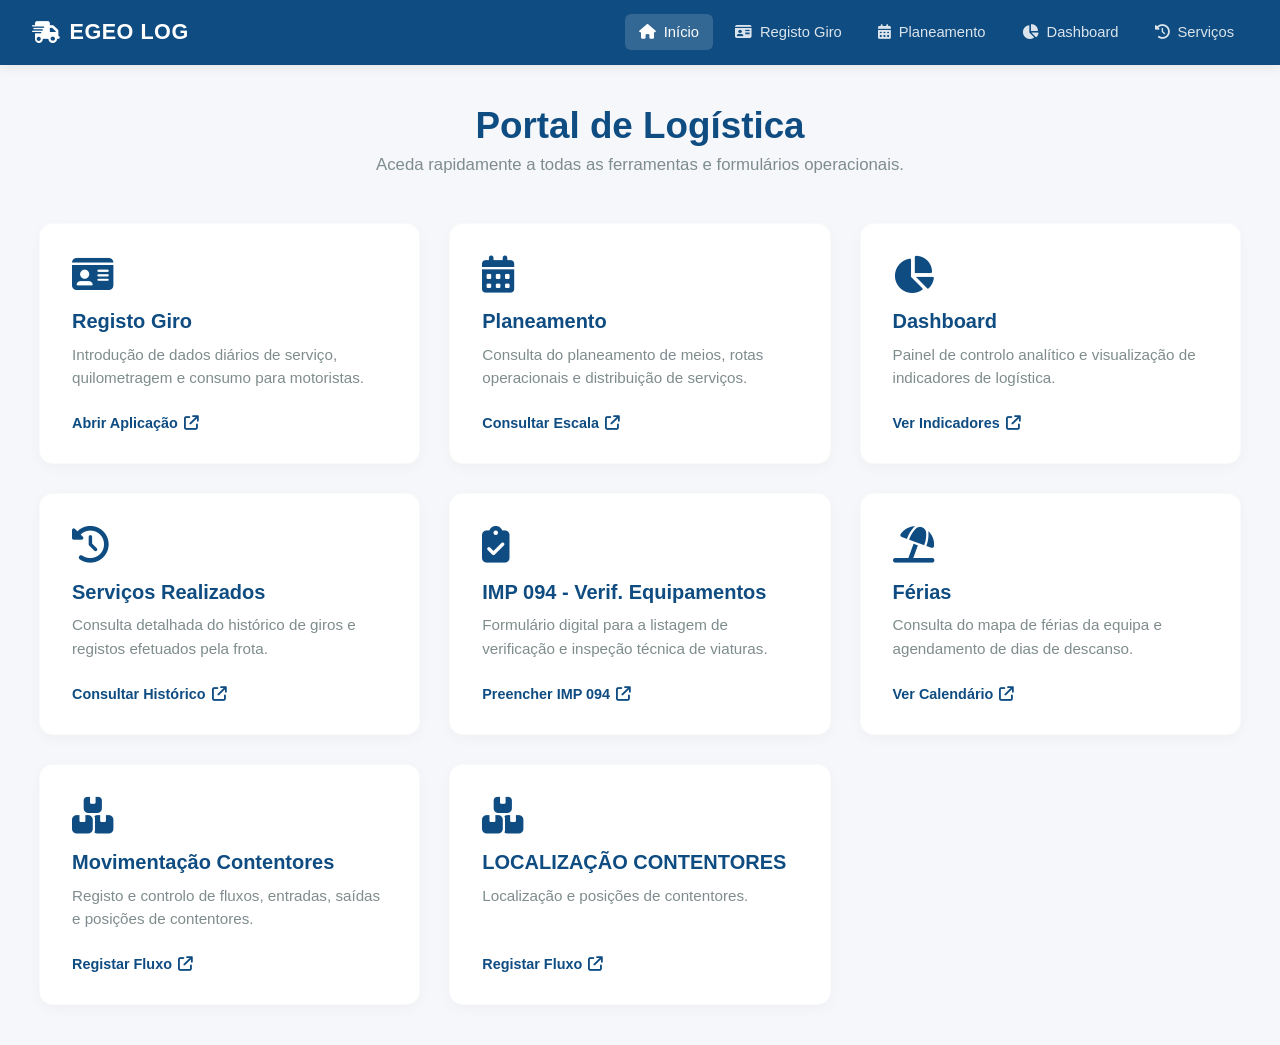
==== index.html @ ed9f95f7 "Add container location section to index.html" ====
<!DOCTYPE html>
<html lang="pt">
<head>
    <meta charset="UTF-8">
    <meta name="viewport" content="width=device-width, initial-scale=1.0">
    <title>EGEO Logística - Portal</title>
    <link rel="stylesheet" href="css/style.css">
    <!-- Ícones modernos (FontAwesome) -->
    <link rel="stylesheet" href="https://cdnjs.cloudflare.com/ajax/libs/font-awesome/6.4.0/css/all.min.css">
</head>
<body>

    <!-- Barra de Navegação Superior -->
    <header class="navbar">
        <div class="logo">
            <i class="fa-solid fa-truck-fast"></i> <span>EGEO LOG</span>
        </div>
        <button class="menu-toggle" id="mobile-menu" aria-label="Abrir Menu">
            <span class="bar"></span>
            <span class="bar"></span>
            <span class="bar"></span>
        </button>
        <nav class="nav-links" id="nav-links">
            <a href="index.html" class="active"><i class="fa-solid fa-house"></i> Início</a>
            <a href="https://script.google.com/macros/s/AKfycbyLQzzTlHEViQP5X2bYWOnzIhwxqU705R1dmaAK81Zvnnj3vsTiNvL80Lgo9dGkFwEz/exec" target="_blank" rel="noopener noreferrer"><i class="fa-solid fa-id-card"></i> Registo Giro</a>
            <a href="https://lfrancisco1976.github.io/planeamento_meios_egeo/view2.html" target="_blank" rel="noopener noreferrer"><i class="fa-solid fa-calendar-days"></i> Planeamento</a>
            <a href="https://lfrancisco1976.github.io/SITE_LOGISTICA_CHAMUSCA/dashboard.html" target="_blank" rel="noopener noreferrer"><i class="fa-solid fa-chart-pie"></i> Dashboard</a>
            <a href="https://lfrancisco1976.github.io/consultagiros26" target="_blank" rel="noopener noreferrer"><i class="fa-solid fa-clock-rotate-left"></i> Serviços</a>
        </nav>
    </header>

    <!-- Conteúdo Principal -->
    <main class="container">
        <section class="hero">
            <h1>Portal de Logística</h1>
            <p>Aceda rapidamente a todas as ferramentas e formulários operacionais.</p>
        </section>

        <!-- Grid de Cartões Modernos (Responsivo) -->
        <div class="grid-links">
            
            <!-- REGISTO GIRO -->
            <a href="https://script.google.com/macros/s/AKfycbyLQzzTlHEViQP5X2bYWOnzIhwxqU705R1dmaAK81Zvnnj3vsTiNvL80Lgo9dGkFwEz/exec" target="_blank" rel="noopener noreferrer" class="card">
                <i class="fa-solid fa-id-card icon"></i>
                <h3>Registo Giro</h3>
                <p>Introdução de dados diários de serviço, quilometragem e consumo para motoristas.</p>
                <span class="btn-ver">Abrir Aplicação <i class="fa-solid fa-arrow-up-right-from-square"></i></span>
            </a>
            
            <!-- PLANEAMENTO -->
            <a href="https://lfrancisco1976.github.io/planeamento_meios_egeo/view2.html" target="_blank" rel="noopener noreferrer" class="card">
                <i class="fa-solid fa-calendar-days icon"></i>
                <h3>Planeamento</h3>
                <p>Consulta do planeamento de meios, rotas operacionais e distribuição de serviços.</p>
                <span class="btn-ver">Consultar Escala <i class="fa-solid fa-arrow-up-right-from-square"></i></span>
            </a>

            <!-- DASHBOARD -->
            <a href="https://lfrancisco1976.github.io/SITE_LOGISTICA_CHAMUSCA/dashboard.html" target="_blank" rel="noopener noreferrer" class="card">
                <i class="fa-solid fa-chart-pie icon"></i>
                <h3>Dashboard</h3>
                <p>Painel de controlo analítico e visualização de indicadores de logística.</p>
                <span class="btn-ver">Ver Indicadores <i class="fa-solid fa-arrow-up-right-from-square"></i></span>
            </a>

            <!-- SERVIÇOS REALIZADOS -->
            <a href="https://lfrancisco1976.github.io/consultagiros26" target="_blank" rel="noopener noreferrer" class="card">
                <i class="fa-solid fa-clock-rotate-left icon"></i>
                <h3>Serviços Realizados</h3>
                <p>Consulta detalhada do histórico de giros e registos efetuados pela frota.</p>
                <span class="btn-ver">Consultar Histórico <i class="fa-solid fa-arrow-up-right-from-square"></i></span>
            </a>

            <!-- IMP 094 - VERIF. EQUIPAMENTOS -->
            <a href="https://script.google.com/macros/s/AKfycbyaoGx_xUvnFi4rLAtbYSLjI2D2vB3oUbISHwLkFXqv55hNpqbGWpo7GFK8EmeCEm3E/exec" target="_blank" rel="noopener noreferrer" class="card">
                <i class="fa-solid fa-clipboard-check icon"></i>
                <h3>IMP 094 - Verif. Equipamentos</h3>
                <p>Formulário digital para a listagem de verificação e inspeção técnica de viaturas.</p>
                <span class="btn-ver">Preencher IMP 094 <i class="fa-solid fa-arrow-up-right-from-square"></i></span>
            </a>

            <!-- FÉRIAS -->
            <a href="https://lfrancisco1976.github.io/SITE_LOGISTICA_CHAMUSCA/ferias.html" target="_blank" rel="noopener noreferrer" class="card">
                <i class="fa-solid fa-umbrella-beach icon"></i>
                <h3>Férias</h3>
                <p>Consulta do mapa de férias da equipa e agendamento de dias de descanso.</p>
                <span class="btn-ver">Ver Calendário <i class="fa-solid fa-arrow-up-right-from-square"></i></span>
            </a>

            <!-- MOVIMENTAÇÃO CONTENTORES -->
            <a href="https://script.google.com/macros/s/AKfycbyzcvLDalgpEESUaE1n1zpYCq2zsQGUZbgHaI4SN3OQSx42huh8IptspptJ2s0P632d/exec" target="_blank" rel="noopener noreferrer" class="card">
                <i class="fa-solid fa-boxes-stacked icon"></i>
                <h3>Movimentação Contentores</h3>
                <p>Registo e controlo de fluxos, entradas, saídas e posições de contentores.</p>
                <span class="btn-ver">Registar Fluxo <i class="fa-solid fa-arrow-up-right-from-square"></i></span>
            </a>

            <!-- LOCALIZAÇÃO CONTENTORES -->
            <a href="https://script.google.com/macros/s/AKfycbyzcvLDalgpEESUaE1n1zpYCq2zsQGUZbgHaI4SN3OQSx42huh8IptspptJ2s0P632d/exec?page=dashboard" target="_blank" rel="noopener noreferrer" class="card">
                <i class="fa-solid fa-boxes-stacked icon"></i>
                <h3>LOCALIZAÇÃO CONTENTORES</h3>
                <p>Localização e posições de contentores.</p>
                <span class="btn-ver">Registar Fluxo <i class="fa-solid fa-arrow-up-right-from-square"></i></span>
            </a>

        </div>
    </main>

    <script src="js/main.js"></script>
</body>
</html>
---- css/style.css ----
/* Definição de Cores Modernas */
:root {
    --bg-color: #f5f7fa;
    --card-bg: #ffffff;
    --primary: #0f4c81;     /* Azul Corporativo Escuro */
    --accent: #00b0ff;      /* Azul Claro Elétrico para efeitos */
    --btn-hover: #2ecc71;   /* Verde para indicar ação concluída */
    --text-main: #2c3e50;
    --text-muted: #7f8c8d;
    --transition: all 0.25s ease-in-out;
}

* {
    margin: 0;
    padding: 0;
    box-sizing: border-box;
    font-family: 'Segoe UI', -apple-system, BlinkMacSystemFont, Roboto, sans-serif;
}

body {
    background-color: var(--bg-color);
    color: var(--text-main);
    -webkit-tap-highlight-color: transparent;
}

/* Navbar Fluida */
.navbar {
    display: flex;
    justify-content: space-between;
    align-items: center;
    background-color: var(--primary);
    padding: 0.9rem 2rem;
    position: sticky;
    top: 0;
    z-index: 1000;
    box-shadow: 0 2px 12px rgba(0,0,0,0.08);
}

.navbar .logo {
    color: #fff;
    font-size: 1.35rem;
    font-weight: 700;
    display: flex;
    align-items: center;
    gap: 10px;
    letter-spacing: 0.5px;
}

.nav-links {
    display: flex;
    gap: 8px;
}

.nav-links a {
    color: rgba(255, 255, 255, 0.85);
    text-decoration: none;
    font-size: 0.92rem;
    font-weight: 500;
    padding: 10px 14px;
    border-radius: 6px;
    transition: var(--transition);
    display: flex;
    align-items: center;
    gap: 8px;
}

.nav-links a:hover, .nav-links a.active {
    color: #fff;
    background-color: rgba(255, 255, 255, 0.15);
}

/* Menu Hambúrguer Oculto no Desktop */
.menu-toggle {
    display: none;
    flex-direction: column;
    cursor: pointer;
    background: none;
    border: none;
    padding: 6px;
}

.menu-toggle .bar {
    height: 3px;
    width: 24px;
    background-color: #fff;
    margin: 4px 0;
    border-radius: 2px;
    transition: var(--transition);
}

/* Layout Principal */
.container {
    max-width: 1250px;
    margin: 2.5rem auto;
    padding: 0 1.5rem;
}

.hero {
    text-align: center;
    margin-bottom: 3rem;
}

.hero h1 {
    font-size: 2.3rem;
    color: var(--primary);
    margin-bottom: 0.5rem;
    font-weight: 700;
}

.hero p {
    color: var(--text-muted);
    font-size: 1.05rem;
}

/* Grid de Cartões Dinâmica */
.grid-links {
    display: grid;
    grid-template-columns: repeat(auto-fit, minmax(310px, 1fr));
    gap: 1.8rem;
}

/* Design Individual de Cada Link/Cartão */
.card {
    background: var(--card-bg);
    padding: 2rem;
    border-radius: 14px;
    text-decoration: none;
    color: var(--text-main);
    box-shadow: 0 4px 14px rgba(0,0,0,0.03);
    transition: var(--transition);
    display: flex;
    flex-direction: column;
    border: 1px solid rgba(0,0,0,0.02);
}

.card:hover {
    transform: translateY(-4px);
    box-shadow: 0 10px 22px rgba(15, 76, 129, 0.1);
    border-color: rgba(15, 76, 129, 0.12);
}

.card .icon {
    font-size: 2.3rem;
    color: var(--primary);
    margin-bottom: 1.1rem;
    transition: var(--transition);
}

.card:hover .icon {
    color: var(--accent);
}

.card h3 {
    margin-bottom: 0.6rem;
    font-size: 1.25rem;
    color: var(--primary);
    font-weight: 600;
}

.card p {
    color: var(--text-muted);
    font-size: 0.95rem;
    line-height: 1.55;
    flex-grow: 1;
    margin-bottom: 1.6rem;
}

/* Texto de Ação Inferior */
.btn-ver {
    color: var(--primary);
    font-weight: 600;
    font-size: 0.9rem;
    display: flex;
    align-items: center;
    gap: 6px;
    transition: var(--transition);
}

.card:hover .btn-ver {
    color: var(--btn-hover);
}

/* Animação das Linhas do Menu Mobile */
.menu-toggle.is-active .bar:nth-child(2) { opacity: 0; }
.menu-toggle.is-active .bar:nth-child(1) { transform: translateY(7px) rotate(45deg); }
.menu-toggle.is-active .bar:nth-child(3) { transform: translateY(-7px) rotate(-45deg); }

/* Otimizações Específicas para Telemóveis/Tablets */
@media (max-width: 900px) {
    .menu-toggle {
        display: flex;
    }

    .navbar {
        padding: 0.9rem 1.2rem;
    }

    .nav-links {
        display: none;
        flex-direction: column;
        width: 100%;
        position: absolute;
        top: 57px;
        left: 0;
        background-color: var(--primary);
        padding: 1rem 1.2rem;
        box-shadow: 0 8px 16px rgba(0,0,0,0.12);
        gap: 4px;
    }

    .nav-links.active {
        display: flex;
    }

    .nav-links a {
        padding: 12px;
        width: 100%;
        border-radius: 8px;
        font-size: 1rem;
    }

    .hero h1 {
        font-size: 1.8rem;
    }
}
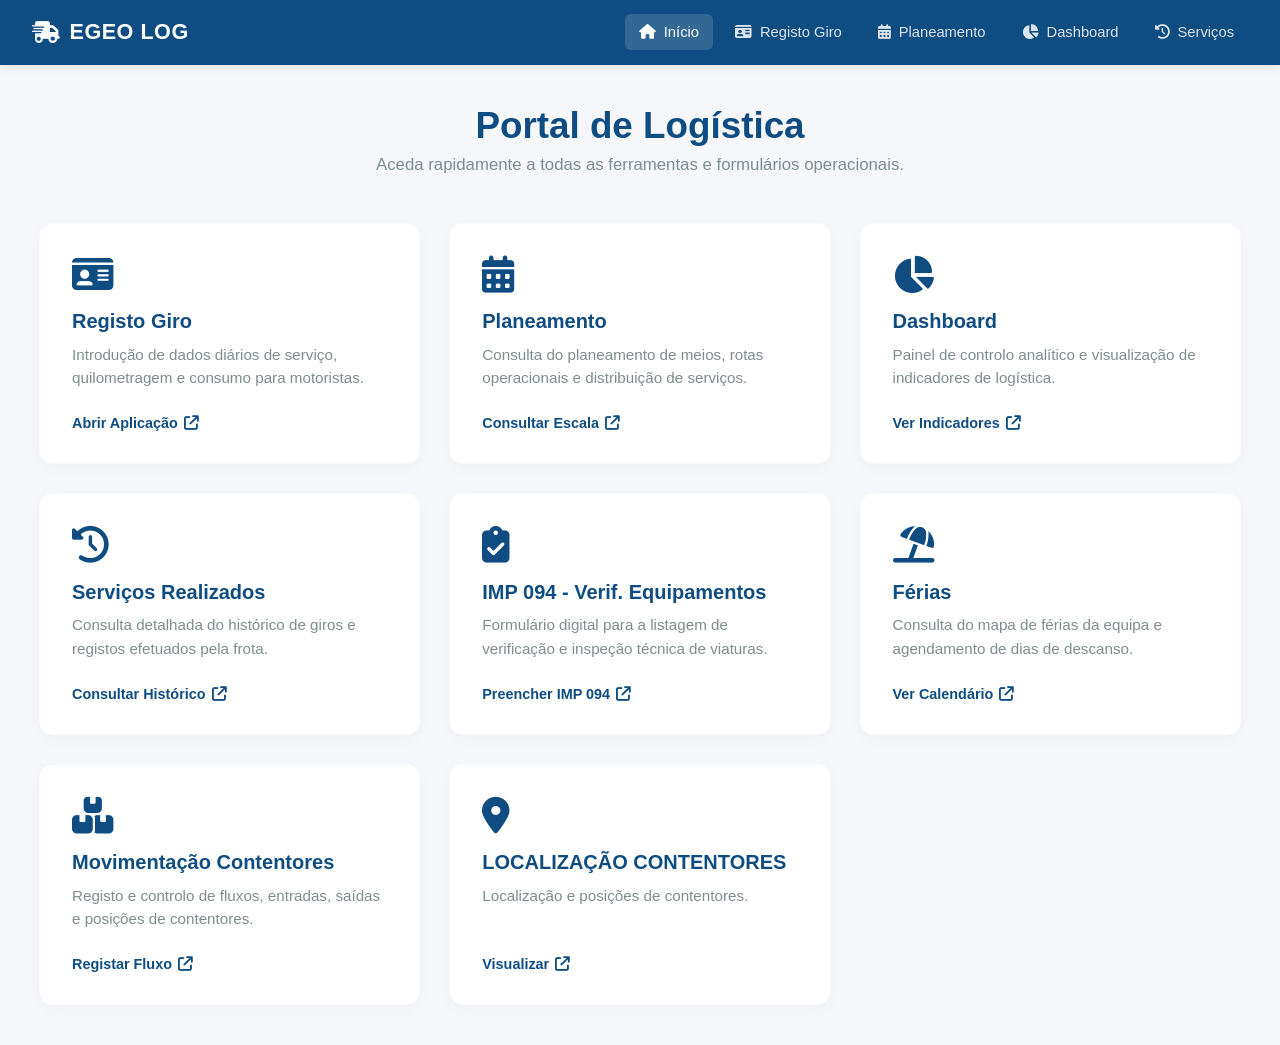
==== commit e63b2591: "Update icon and button text in index.html" ====
--- a/index.html
+++ b/index.html
@@ -97,10 +97,10 @@
 
             <!-- LOCALIZAÇÃO CONTENTORES -->
             <a href="https://script.google.com/macros/s/AKfycbyzcvLDalgpEESUaE1n1zpYCq2zsQGUZbgHaI4SN3OQSx42huh8IptspptJ2s0P632d/exec?page=dashboard" target="_blank" rel="noopener noreferrer" class="card">
-                <i class="fa-solid fa-boxes-stacked icon"></i>
+                <i class="fa-solid fa-location-dot icon"></i>
                 <h3>LOCALIZAÇÃO CONTENTORES</h3>
                 <p>Localização e posições de contentores.</p>
-                <span class="btn-ver">Registar Fluxo <i class="fa-solid fa-arrow-up-right-from-square"></i></span>
+                <span class="btn-ver">Visualizar <i class="fa-solid fa-arrow-up-right-from-square"></i></span>
             </a>
 
         </div>
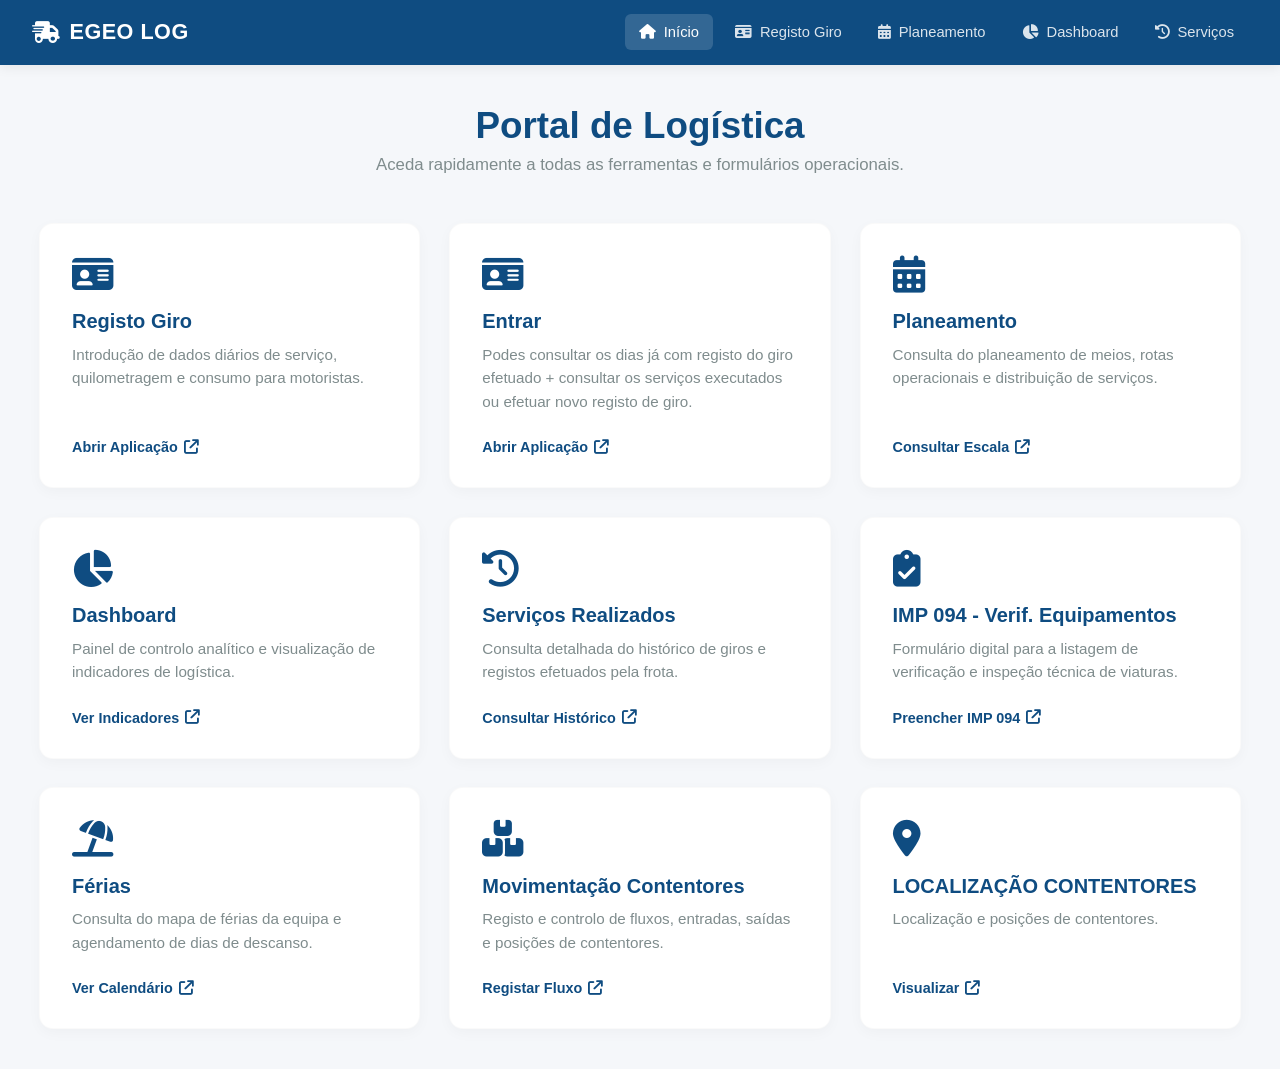
==== commit 95d43e49: "Add calendar consultation link to index.html Added a link for calendar consultation and registration" ====
--- a/index.html
+++ b/index.html
@@ -44,6 +44,14 @@
                 <i class="fa-solid fa-id-card icon"></i>
                 <h3>Registo Giro</h3>
                 <p>Introdução de dados diários de serviço, quilometragem e consumo para motoristas.</p>
+                <span class="btn-ver">Abrir Aplicação <i class="fa-solid fa-arrow-up-right-from-square"></i></span>
+            </a>
+            
+               <!-- CONSULTA/REGISTO CALENDÁRIO GIROS -->
+            <a href="https://script.google.com/macros/s/AKfycbwC3J000abwFPUNXbnkIDwGDwmyNRgQybH-XAg9T6pqbM9JTi6YTc_aowlYOANBcTp3/exec" target="_blank" rel="noopener noreferrer" class="card">
+                <i class="fa-solid fa-id-card icon"></i>
+                <h3>Entrar</h3>
+                <p>Podes consultar os dias já com registo do giro efetuado + consultar os serviços executados ou efetuar novo registo de giro.</p>
                 <span class="btn-ver">Abrir Aplicação <i class="fa-solid fa-arrow-up-right-from-square"></i></span>
             </a>
             
@@ -100,7 +108,7 @@
                 <i class="fa-solid fa-location-dot icon"></i>
                 <h3>LOCALIZAÇÃO CONTENTORES</h3>
                 <p>Localização e posições de contentores.</p>
-                <span class="btn-ver">Visualizar <i class="fa-solid fa-arrow-up-right-from-square"></i></span>
+                <span class="btn-ver">Visualizar<i class="fa-solid fa-arrow-up-right-from-square"></i></span>
             </a>
 
         </div>
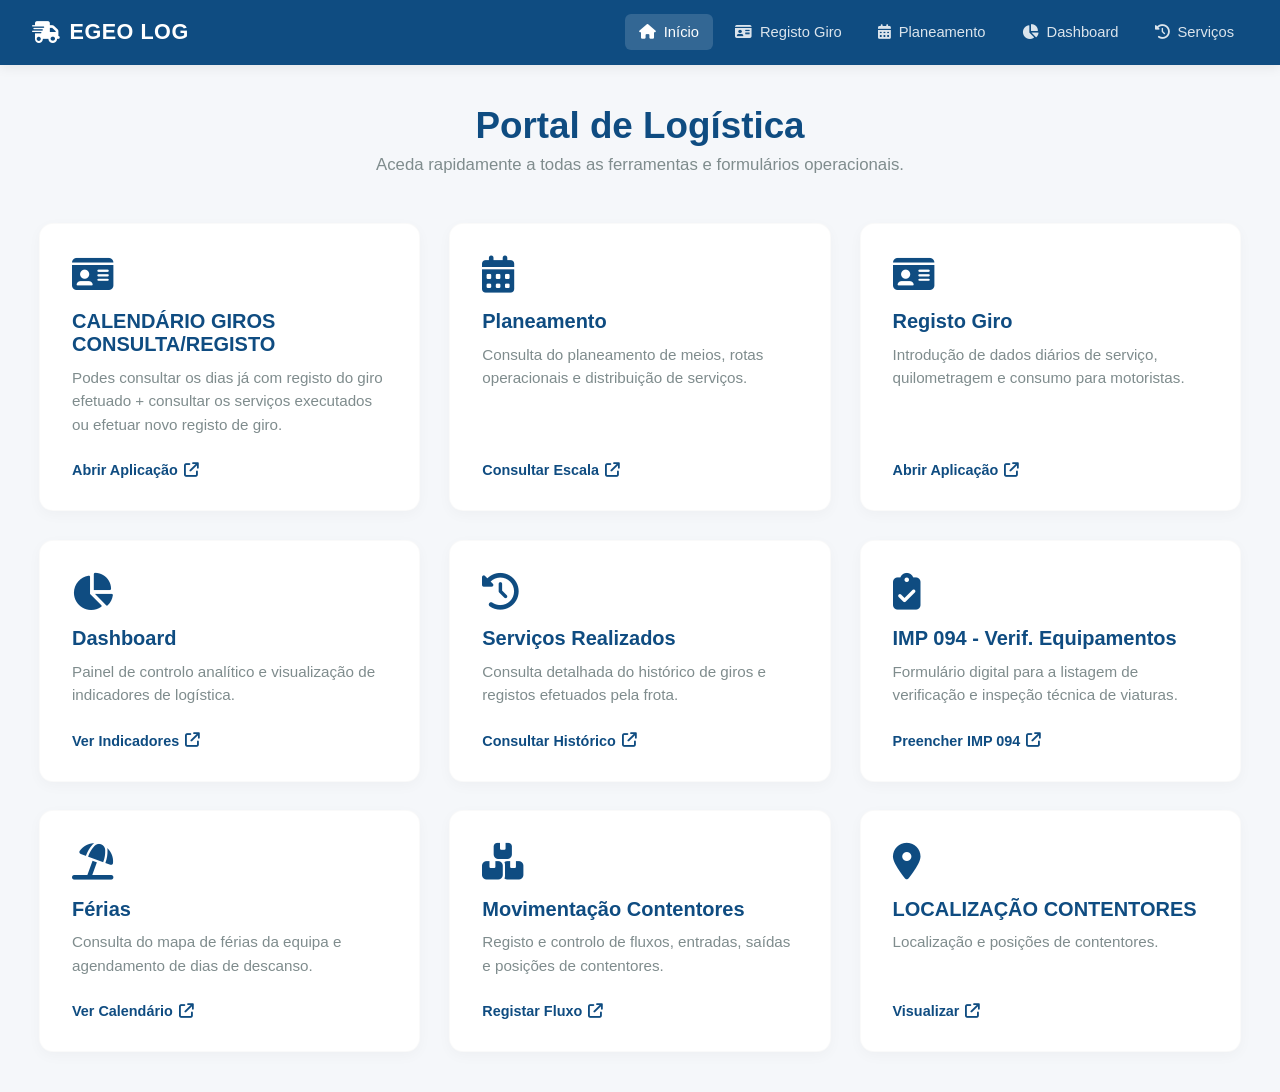
==== commit 04d958f7: "Reorganize links and update headings in index.html" ====
--- a/index.html
+++ b/index.html
@@ -39,18 +39,12 @@
         <!-- Grid de Cartões Modernos (Responsivo) -->
         <div class="grid-links">
             
-            <!-- REGISTO GIRO -->
-            <a href="https://script.google.com/macros/s/AKfycbyLQzzTlHEViQP5X2bYWOnzIhwxqU705R1dmaAK81Zvnnj3vsTiNvL80Lgo9dGkFwEz/exec" target="_blank" rel="noopener noreferrer" class="card">
-                <i class="fa-solid fa-id-card icon"></i>
-                <h3>Registo Giro</h3>
-                <p>Introdução de dados diários de serviço, quilometragem e consumo para motoristas.</p>
-                <span class="btn-ver">Abrir Aplicação <i class="fa-solid fa-arrow-up-right-from-square"></i></span>
-            </a>
             
-               <!-- CONSULTA/REGISTO CALENDÁRIO GIROS -->
+            
+               <!-- CALENDÁRIO GIROS  CONSULTA/REGISTO -->
             <a href="https://script.google.com/macros/s/AKfycbwC3J000abwFPUNXbnkIDwGDwmyNRgQybH-XAg9T6pqbM9JTi6YTc_aowlYOANBcTp3/exec" target="_blank" rel="noopener noreferrer" class="card">
                 <i class="fa-solid fa-id-card icon"></i>
-                <h3>Entrar</h3>
+                <h3>CALENDÁRIO GIROS  CONSULTA/REGISTO</h3>
                 <p>Podes consultar os dias já com registo do giro efetuado + consultar os serviços executados ou efetuar novo registo de giro.</p>
                 <span class="btn-ver">Abrir Aplicação <i class="fa-solid fa-arrow-up-right-from-square"></i></span>
             </a>
@@ -62,7 +56,15 @@
                 <p>Consulta do planeamento de meios, rotas operacionais e distribuição de serviços.</p>
                 <span class="btn-ver">Consultar Escala <i class="fa-solid fa-arrow-up-right-from-square"></i></span>
             </a>
-
+            
+            <!-- REGISTO GIRO -->
+            <a href="https://script.google.com/macros/s/AKfycbyLQzzTlHEViQP5X2bYWOnzIhwxqU705R1dmaAK81Zvnnj3vsTiNvL80Lgo9dGkFwEz/exec" target="_blank" rel="noopener noreferrer" class="card">
+                <i class="fa-solid fa-id-card icon"></i>
+                <h3>Registo Giro</h3>
+                <p>Introdução de dados diários de serviço, quilometragem e consumo para motoristas.</p>
+                <span class="btn-ver">Abrir Aplicação <i class="fa-solid fa-arrow-up-right-from-square"></i></span>
+            </a>
+            
             <!-- DASHBOARD -->
             <a href="https://lfrancisco1976.github.io/SITE_LOGISTICA_CHAMUSCA/dashboard.html" target="_blank" rel="noopener noreferrer" class="card">
                 <i class="fa-solid fa-chart-pie icon"></i>
